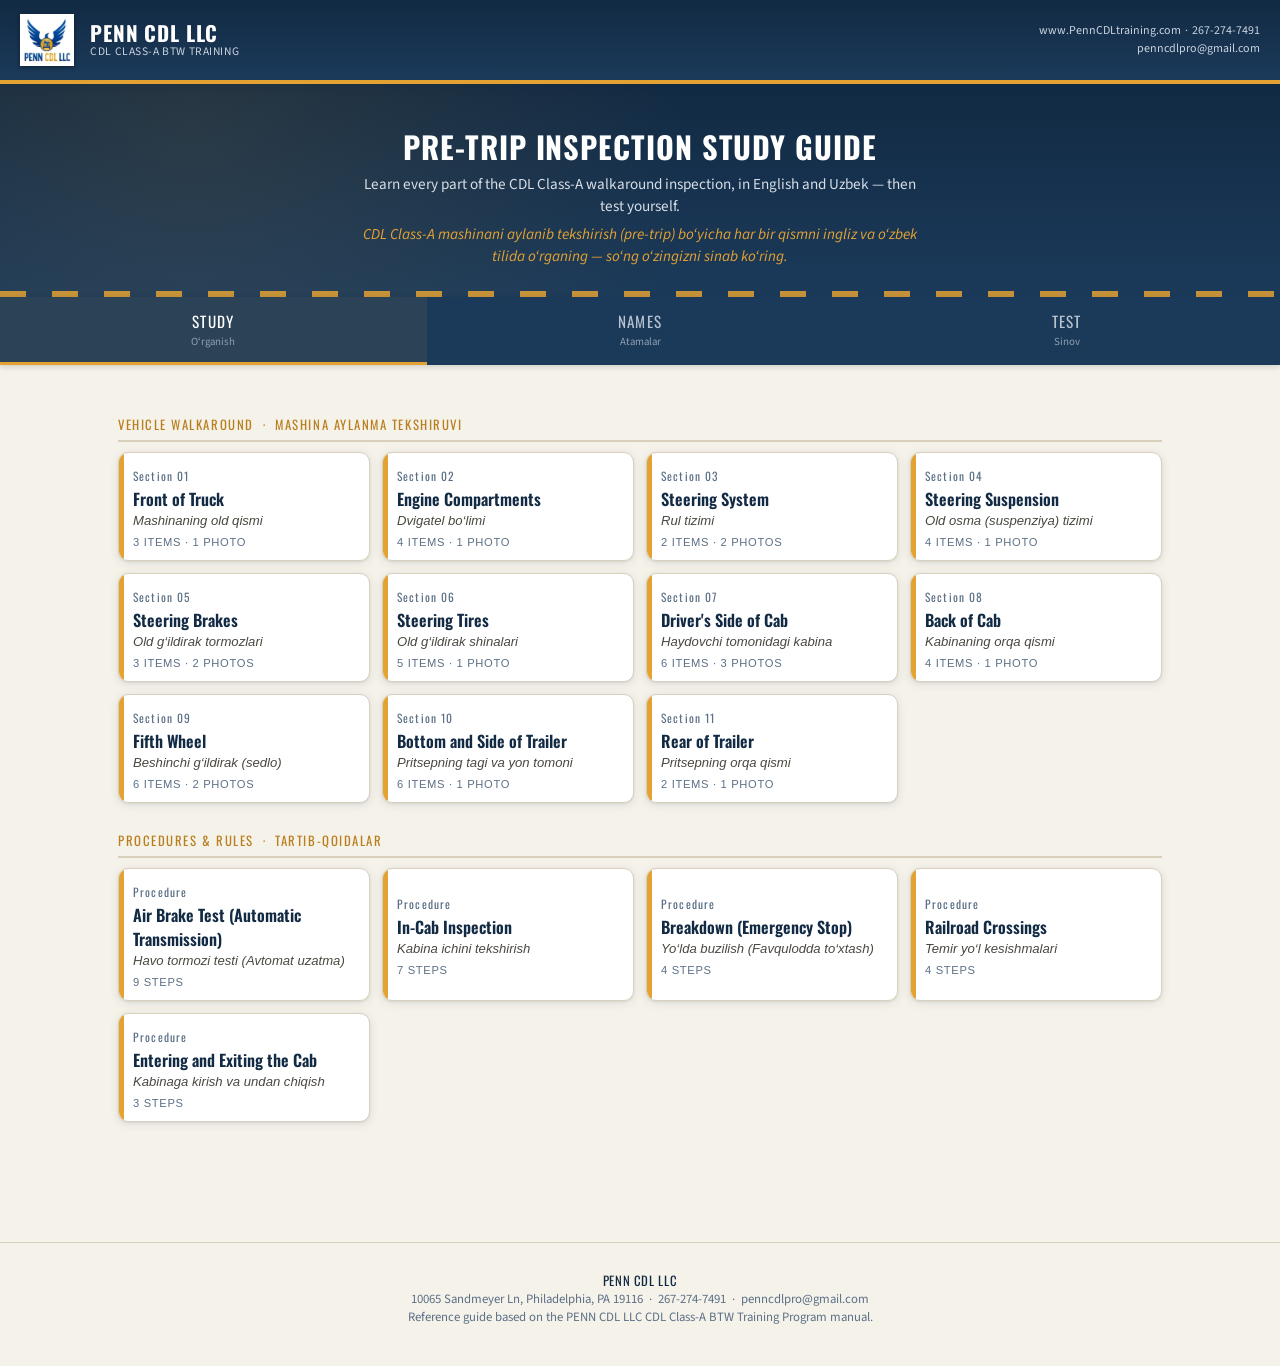
==== index.html @ 7dda50e6 "SP" ====
<!DOCTYPE html>
<html lang="en">
<head>
<meta charset="UTF-8">
<meta name="viewport" content="width=device-width, initial-scale=1.0">
<title>PENN CDL LLC — Pre-Trip Inspection Study Guide / Oldindan tekshirish qo'llanmasi</title>
<link rel="preconnect" href="https://fonts.googleapis.com">
<link href="https://fonts.googleapis.com/css2?family=Oswald:wght@400;500;600;700&family=Source+Sans+3:ital,wght@0,400;0,600;0,700;1,400&display=swap" rel="stylesheet">
<link rel="stylesheet" href="style.css">
</head>
<body>

<header class="topbar">
  <img class="logo" src="[data-uri]" alt="Penn CDL LLC logo">
  <div class="brand">
    <div class="name">PENN CDL LLC</div>
    <div class="tag">CDL Class-A BTW Training</div>
  </div>
  <div class="spacer"></div>
  <div class="contact">www.PennCDLtraining.com &nbsp;·&nbsp; 267-274-7491<br>penncdlpro@gmail.com</div>
</header>

<section class="hero">
  <h1>Pre-Trip Inspection Study Guide</h1>
  <div class="sub">Learn every part of the CDL Class-A walkaround inspection, in English and Uzbek — then test yourself.
    <span class="uz">CDL Class-A mashinani aylanib tekshirish (pre-trip) bo‘yicha har bir qismni ingliz va o‘zbek tilida o‘rganing — so‘ng o‘zingizni sinab ko‘ring.</span>
  </div>
</section>

<nav class="modebar">
  <button data-mode="study" class="active">Study<span class="sub">O‘rganish</span></button>
  <button data-mode="vocab">Names<span class="sub">Atamalar</span></button>
  <button data-mode="test">Test<span class="sub">Sinov</span></button>
</nav>

<main class="wrap" id="app"></main>

<footer class="sitefoot">
  <div class="fname">PENN CDL LLC</div>
  10065 Sandmeyer Ln, Philadelphia, PA 19116 &nbsp;·&nbsp; 267-274-7491 &nbsp;·&nbsp; penncdlpro@gmail.com<br>
  Reference guide based on the PENN CDL LLC CDL Class-A BTW Training Program manual.
</footer>

<!-- Content data (bilingual text + embedded photos). Kept inline so the page
     still works when opened directly from disk (file://) without a server. -->
<script id="sections-data" type="application/json">[{"id": "front-of-truck", "title_en": "Front of Truck", "title_uz": "Mashinaning old qismi", "images": [{"src": "[data-uri]", "alt": "Front of Truck"}], "items": [{"num": 1, "en_t": "External lights, lenses, and reflectors", "en_d": "Secured, proper color (clearance lights – AMBER), clean, clear, not broken or missing.", "uz_t": "Tashqi chiroqlar, linzalar va reflektorlar", "uz_d": "Mahkam o‘rnatilgan, rangi to‘g‘ri (gabarit chiroqlari — SARIQ), toza, tiniq, singan yoki yo‘qolgan joyi yo‘q."}, {"num": 2, "en_t": "Under the truck", "en_d": "No fluid, no air leaks from engine and transmission.", "uz_t": "Mashina osti", "uz_d": "Suyuqlik oqmasligi, dvigatel va transmissiyadan havo sizib chiqmasligi kerak."}, {"num": 3, "en_t": "Truck alignment", "en_d": "Truck is not leaning to one side or front to back.", "uz_t": "Mashinaning tekisligi", "uz_d": "Mashina bir tomonga yoki oldi-orqaga qiyshaymagan bo‘lishi kerak."}], "labels": [{"img": 0, "marker": 1, "en": "External lights, lenses, and reflectors", "uz": "Chiroqlar, linzalar va reflektorlar"}]}, {"id": "engine-compartments", "title_en": "Engine Compartments", "title_uz": "Dvigatel bo‘limi", "images": [{"src": "[data-uri]", "alt": "Engine Compartments"}], "items": [{"num": 1, "en_t": "Hoses and air lines", "en_d": "All visual hoses and air lines – secured, no abrasions, bulges, or cuts, not worn, no fluid or air leaks on both sides.", "uz_t": "Shlanglar va havo liniyalari", "uz_d": "Barcha ko‘rinib turgan shlanglar va havo liniyalari mahkam, ishqalanish, shishish yoki kesiqlar yo‘q, ikkala tomondan ham suyuqlik va havo sizib chiqmasligi kerak."}, {"num": 2, "en_t": "Coolant tank", "en_d": "Secured, not cracked or broken, no leaks, proper fluid level between min and max (check through side glass). Cap present and secured.", "uz_t": "Sovutish suyuqligi baki", "uz_d": "Mahkam, yorilmagan yoki sinmagan, sizib chiqish yo‘q, suyuqlik darajasi min va max oralig‘ida (yon oynadan tekshiriladi). Qopqog‘i bor va mahkam."}, {"num": 3, "en_t": "Power steering tank", "en_d": "Secured, not cracked or broken, no leaks, proper fluid level between min and max. Cap present and secured (pull out and check dipstick).", "uz_t": "Gidravlik rul baki", "uz_d": "Mahkam, yorilmagan yoki sinmagan, sizib chiqish yo‘q, suyuqlik darajasi min-max oralig‘ida. Qopqog‘i bor va mahkam (tortib chiqarib o‘lchagichni tekshiring)."}, {"num": 4, "en_t": "Oil dipstick", "en_d": "Secured, not cracked, bent, or broken, no leaks. Pull out, clean, reinsert, pull out again and check proper oil level. Cap present and secured.", "uz_t": "Moy o‘lchagichi", "uz_d": "Mahkam, yorilmagan, egilmagan yoki sinmagan, sizib chiqish yo‘q. Tortib chiqaring, arting, qayta soling, yana chiqarib moy darajasini tekshiring. Qopqog‘i bor va mahkam."}], "labels": [{"img": 0, "marker": 3, "en": "Power steering tank", "uz": "Gidravlik rul baki"}, {"img": 0, "marker": 4, "en": "Oil dipstick", "uz": "Moy o‘lchagichi"}]}, {"id": "steering-system", "title_en": "Steering System", "title_uz": "Rul tizimi", "images": [{"src": "[data-uri]", "alt": "Steering System 1"}, {"src": "[data-uri]", "alt": "Steering System 2"}], "items": [{"num": 1, "en_t": "Steering gear box, hoses and connections", "en_d": "Secured, not cracked, bent, or broken, no leaks. Hoses and connections – secured, no abrasions, bulges, cuts, no leaks.", "uz_t": "Rul mexanizmi qutisi, shlanglar va ulanishlar", "uz_d": "Mahkam, yorilmagan, egilmagan yoki sinmagan, sizib chiqish yo‘q. Shlanglar va ulanishlar mahkam, ishqalanish, shishish, kesiq yo‘q, sizib chiqish yo‘q."}, {"num": 2, "en_t": "Steering linkage, pitman arm, tie rods", "en_d": "Secured, not cracked, bent, or broken. Joints and sockets – secured, not worn or loose. Castle nuts and cotter pins – present and secured.", "uz_t": "Rul tortqisi, pitman richagi, ko‘ndalang tortqilar", "uz_d": "Mahkam, yorilmagan, egilmagan yoki sinmagan. Bo‘g‘im va uyalar mahkam, yeyilmagan yoki bo‘shamagan. Toj-gaykalar va shplintlar mavjud va mahkam."}], "labels": [{"img": 0, "marker": 1, "en": "Steering gear box", "uz": "Rul mexanizmi qutisi"}, {"img": 0, "marker": 2, "en": "Hoses and connections", "uz": "Shlanglar va ulanishlar"}, {"img": 1, "marker": 3, "en": "Joints and sockets", "uz": "Bo‘g‘im va uyalar"}, {"img": 1, "marker": 4, "en": "Castle nuts and cotter pins", "uz": "Toj-gaykalar va shplintlar"}]}, {"id": "steering-suspension", "title_en": "Steering Suspension", "title_uz": "Old osma (suspenziya) tizimi", "images": [{"src": "[data-uri]", "alt": "Steering Suspension"}], "items": [{"num": 1, "en_t": "Spring mounts (front and rear)", "en_d": "Secured, not cracked, bent, or broken, no missing parts.", "uz_t": "Ressor tayanchlari (old va orqa)", "uz_d": "Mahkam, yorilmagan, egilmagan yoki sinmagan, hech qanday qism yo‘qolmagan."}, {"num": 2, "en_t": "Leaf springs", "en_d": "Secured, not cracked, bent, or broken, not missing or shifted.", "uz_t": "Ressorlar (list ressor)", "uz_d": "Mahkam, yorilmagan, egilmagan yoki sinmagan, yo‘qolmagan yoki siljimagan."}, {"num": 3, "en_t": "Shock absorbers", "en_d": "Secured, not cracked, bent, or broken, no leaks.", "uz_t": "Amortizatorlar", "uz_d": "Mahkam, yorilmagan, egilmagan yoki sinmagan, sizib chiqish yo‘q."}, {"num": 4, "en_t": "U-bolts and mounting bolts", "en_d": "Secured, not broken, not missing.", "uz_t": "U-boltlar va mahkamlovchi boltlar", "uz_d": "Mahkam, sinmagan, yo‘qolmagan."}], "labels": [{"img": 0, "marker": 1, "en": "Spring mounts", "uz": "Ressor tayanchlari"}, {"img": 0, "marker": 2, "en": "Leaf springs", "uz": "Ressorlar (list ressor)"}, {"img": 0, "marker": 3, "en": "Shock absorbers", "uz": "Amortizatorlar"}]}, {"id": "steering-brakes", "title_en": "Steering Brakes", "title_uz": "Old g‘ildirak tormozlari", "images": [{"src": "[data-uri]", "alt": "Steering Brakes 1"}, {"src": "[data-uri]", "alt": "Steering Brakes 2"}], "items": [{"num": 1, "en_t": "Brake hoses, lines, and connections", "en_d": "Secured, no abrasions, bulges, or cuts, no leaks.", "uz_t": "Tormoz shlanglari, liniyalari va ulanishlari", "uz_d": "Mahkam, ishqalanish, shishish yoki kesiq yo‘q, sizib chiqish yo‘q."}, {"num": 2, "en_t": "Brake drum", "en_d": "Secured, not cracked, bent, or broken.", "uz_t": "Tormoz barabani", "uz_d": "Mahkam, yorilmagan, egilmagan yoki sinmagan."}, {"num": 3, "en_t": "Brake shoes", "en_d": "Secured, not worn or loose. No grease or debris between brake drum and shoes — no contaminants.", "uz_t": "Tormoz kolodkalari", "uz_d": "Mahkam, yeyilmagan yoki bo‘shamagan. Baraban va kolodka orasida moy yoki iflos narsa bo‘lmasligi kerak."}], "labels": [{"img": 0, "marker": 1, "en": "Brake hoses and lines", "uz": "Tormoz shlanglari va liniyalari"}, {"img": 1, "marker": 2, "en": "Brake drum", "uz": "Tormoz barabani"}, {"img": 1, "marker": 3, "en": "Brake shoes", "uz": "Tormoz kolodkalari"}]}, {"id": "steering-tires", "title_en": "Steering Tires", "title_uz": "Old g‘ildirak shinalari", "images": [{"src": "[data-uri]", "alt": "Steering Tires"}], "items": [{"num": 1, "en_t": "Tire pressure", "en_d": "Minimum 100 PSI (check with air gauge).", "uz_t": "Shina bosimi", "uz_d": "Kamida 100 PSI (havo o‘lchagich bilan tekshiring)."}, {"num": 2, "en_t": "Tire and sidewall", "en_d": "No abrasions, bulges, or cuts. No air leaks. Tread depth evenly worn, minimum 4/32 inch (check with tread depth gauge).", "uz_t": "Shina va uning yon devori", "uz_d": "Ishqalanish, shishish yoki kesiq yo‘q. Havo sizib chiqmaydi. Protektor chuqurligi bir tekis yeyilgan, kamida 4/32 dyum."}, {"num": 3, "en_t": "Rim", "en_d": "Secured, not cracked, bent, or broken, not welded, no extra holes. Bolt holes not oblong.", "uz_t": "Disk (g‘ildirak obodi)", "uz_d": "Mahkam, yorilmagan, egilmagan yoki sinmagan, payvandlanmagan, ortiqcha teshik yo‘q."}, {"num": 4, "en_t": "Lug nuts", "en_d": "All present and secured, no rust trails, no shiny metal, no broken or missing studs.", "uz_t": "G‘ildirak gaykalari", "uz_d": "Barchasi mavjud va mahkam, zang izlari yo‘q, yaltiroq metall ko‘rinishi yo‘q, sinig‘ yoki yo‘qolgan shpilka yo‘q."}, {"num": 5, "en_t": "Valve stems", "en_d": "Secured, not bent, no air leaks. Cap present and secured.", "uz_t": "Shina ventillari", "uz_d": "Mahkam, egilmagan, havo sizib chiqmaydi. Qalpoqchasi bor va mahkam."}], "labels": [{"img": 0, "marker": 2, "en": "Tire and sidewall", "uz": "Shina va uning yon devori"}, {"img": 0, "marker": 3, "en": "Rim", "uz": "Disk (g‘ildirak obodi)"}, {"img": 0, "marker": 4, "en": "Lug nuts", "uz": "G‘ildirak gaykalari"}, {"img": 0, "marker": 5, "en": "Valve stems", "uz": "Shina ventillari"}]}, {"id": "drivers-side-cab", "title_en": "Driver's Side of Cab", "title_uz": "Haydovchi tomonidagi kabina", "images": [{"src": "[data-uri]", "alt": "Driver's Side of Cab 1"}, {"src": "[data-uri]", "alt": "Driver's Side of Cab 2"}, {"src": "[data-uri]", "alt": "Driver's Side of Cab 3"}], "items": [{"num": 1, "en_t": "Truck and trailer lights, lenses, and reflectors", "en_d": "Secured, not cracked, broken, or missing, clean, clear, proper color.", "uz_t": "Mashina va pritsep chiroqlari, linzalari va reflektorlari", "uz_d": "Mahkam, singan yoki yo‘qolmagan, toza, tiniq, rangi to‘g‘ri."}, {"num": 2, "en_t": "Mirrors, hood mirrors, and brackets", "en_d": "Secured, not cracked, bent, or broken, not loose. Mirrors clean, clear, and adjusted to driver.", "uz_t": "Ko‘zgular, kapot ko‘zgulari va ushlagichlari", "uz_d": "Mahkam, yorilmagan, egilmagan yoki sinmagan, bo‘shamagan. Ko‘zgular toza, tiniq va haydovchiga moslashtirilgan."}, {"num": 3, "en_t": "Battery box, cover, and steps", "en_d": "Secured, no debris.", "uz_t": "Akkumulyator qutisi, qopqog‘i va zinapoyalar", "uz_d": "Mahkam, iflos narsa yo‘q."}, {"num": 4, "en_t": "Batteries", "en_d": "Secured, not cracked or broken, no corrosion, no leaks. All wires and connections secured, not missing, no corrosion.", "uz_t": "Akkumulyatorlar", "uz_d": "Mahkam, yorilmagan yoki sinmagan, korroziya yo‘q, sizib chiqish yo‘q. Barcha simlar va ulanishlar mahkam, yo‘qolmagan, korroziyasiz."}, {"num": 5, "en_t": "D.E.F. and fuel tanks", "en_d": "Secured, not cracked, bent, or broken, no leaks under tanks or lines. Caps present and secured.", "uz_t": "D.E.F. va yoqilg‘i baklari", "uz_d": "Mahkam, yorilmagan, egilmagan yoki sinmagan, baklar yoki liniyalar ostida sizib chiqish yo‘q. Qopqoqlari bor va mahkam."}, {"num": 6, "en_t": "Lines", "en_d": "Secured, no abrasions, bulges, or cuts, no leaks.", "uz_t": "Liniyalar (naylar)", "uz_d": "Mahkam, ishqalanish, shishish yoki kesiq yo‘q, sizib chiqish yo‘q."}], "labels": [{"img": 0, "marker": 1, "en": "Truck and trailer lights, lenses, and reflectors", "uz": "Mashina va pritsep chiroqlari, linzalari va reflektorlari"}, {"img": 0, "marker": 2, "en": "Mirrors, hood mirrors, and brackets", "uz": "Ko‘zgular, kapot ko‘zgulari va ushlagichlari"}, {"img": 0, "marker": 3, "en": "Battery box, cover, and steps", "uz": "Akkumulyator qutisi, qopqog‘i va zinapoyalar"}, {"img": 2, "marker": 4, "en": "Batteries", "uz": "Akkumulyatorlar"}, {"img": 2, "marker": 5, "en": "D.E.F. and fuel tanks", "uz": "D.E.F. va yoqilg‘i baklari"}]}, {"id": "back-of-cab", "title_en": "Back of Cab", "title_uz": "Kabinaning orqa qismi", "images": [{"src": "[data-uri]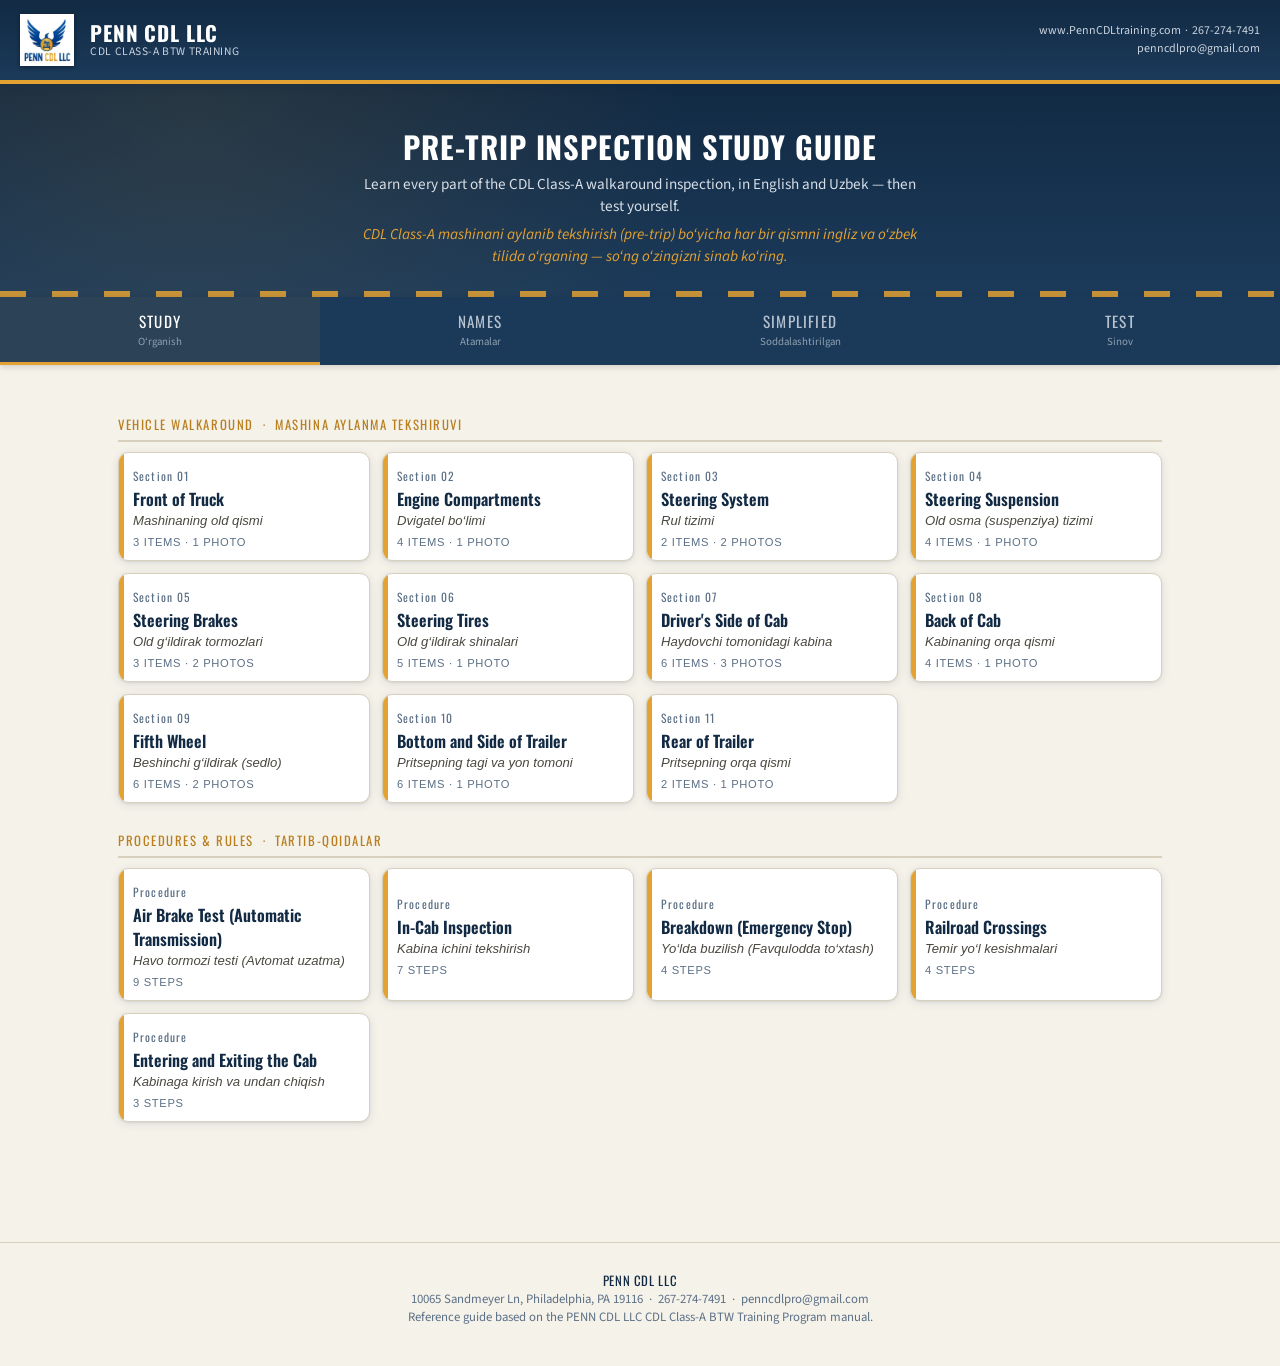
